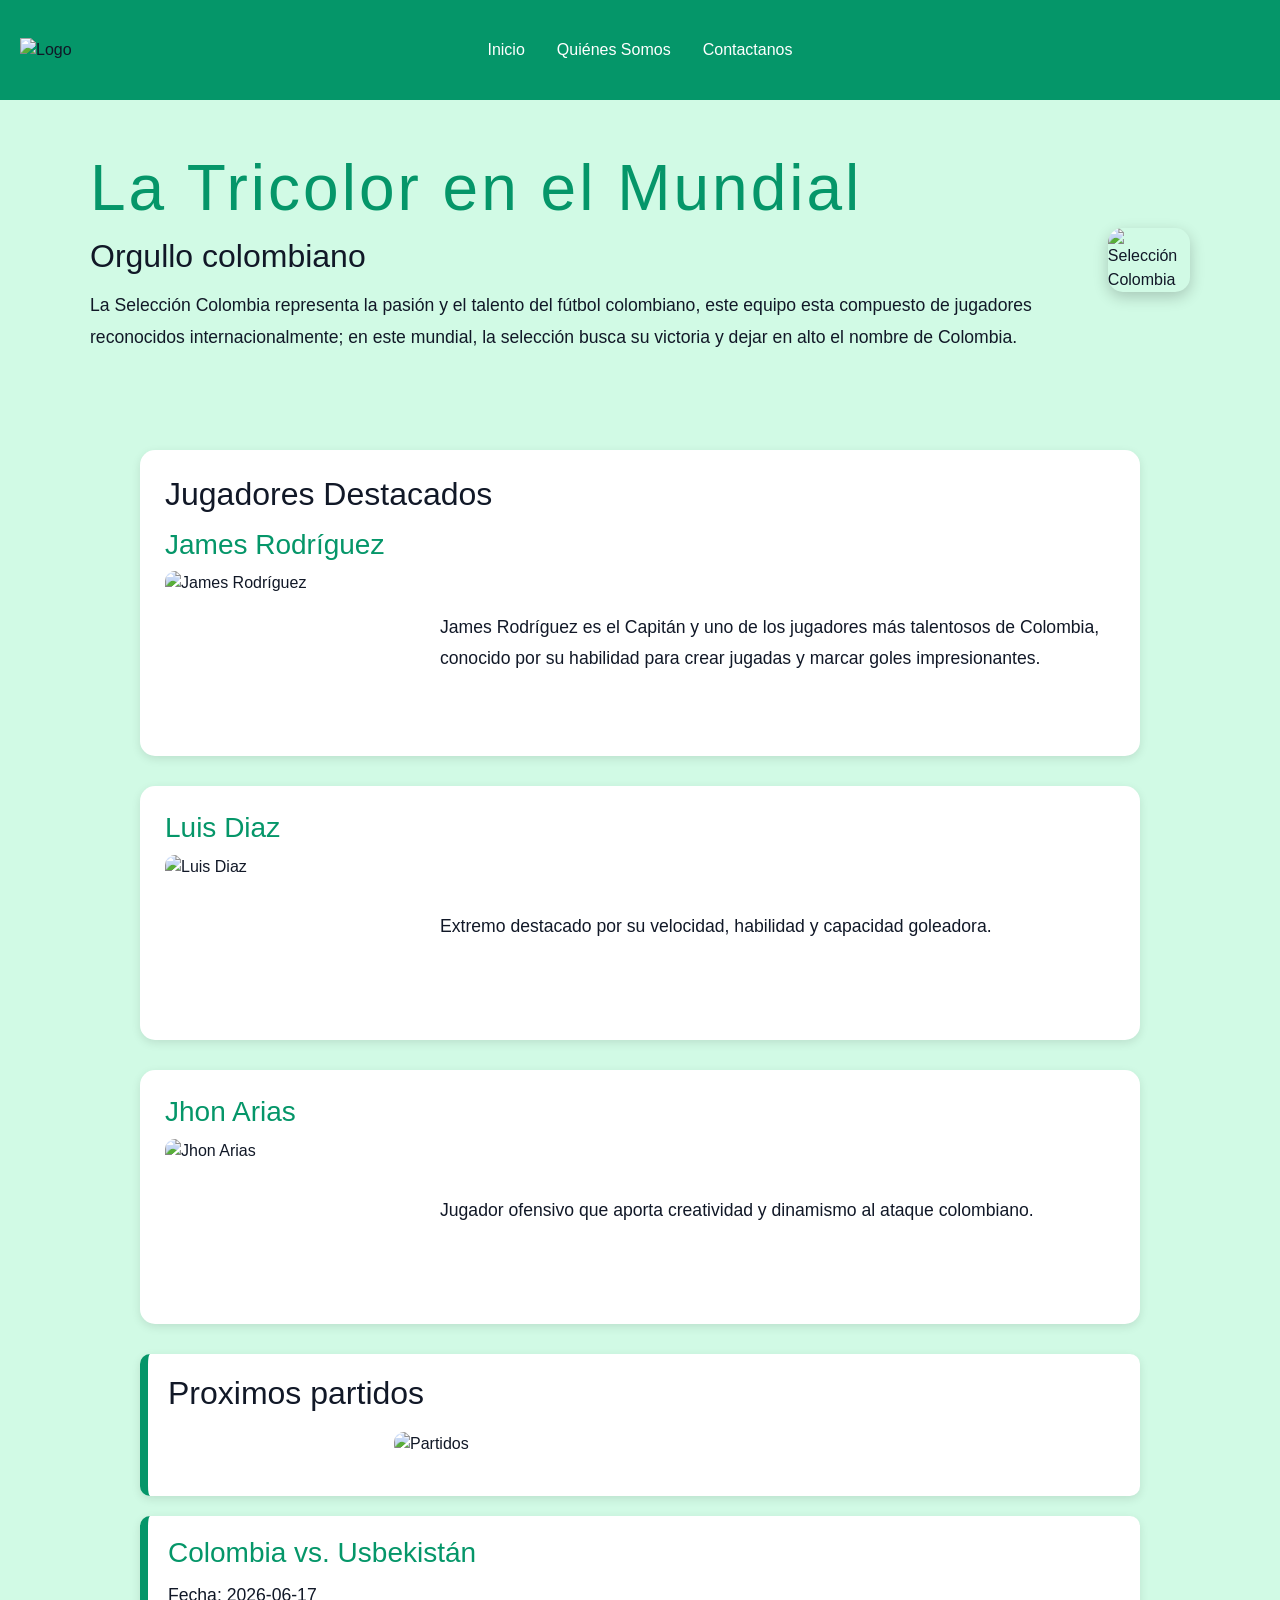
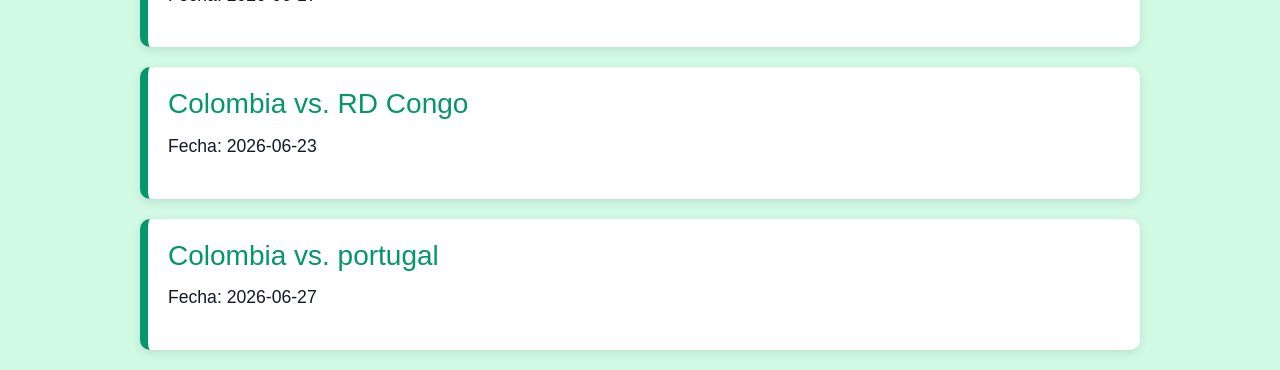
==== index5.html @ d73337fd "Agrego archivos punto 5" ====
<!DOCTYPE html>
<html lang="en">

<head>
    <link href="https://cdn.jsdelivr.net/npm/bootstrap@5.3.8/dist/css/bootstrap.min.css" rel="stylesheet"
        integrity="sha384-sRIl4kxILFvY47J16cr9ZwB07vP4J8+LH7qKQnuqkuIAvNWLzeN8tE5YBujZqJLB" crossorigin="anonymous">
    <meta charset="UTF-8">
    <meta name="viewport" content="width=device-width, initial-scale=1.0">
    <title>Fútbol Colombiano</title>
    <link rel="stylesheet" href="style5.css">
</head>

<body>
    <nav>
        <ul class="navbar">
            <li class="logo"><img src="logo.png" width="50" height="50" alt="Logo"></li>
            <li><a href="index5.html">Inicio</a></li>
            <li><a href="index6.html">Quiénes Somos</a></li>
            <li><a href="index7.html">Contactanos</a></li>

        </ul>
    </nav>

    <nav class="contenido">
        <div class="Página de inicio">
            <h1>La Tricolor en el Mundial</h1>
            <h2>Orgullo colombiano</h2>
            <p>
                La Selección Colombia representa la pasión y el talento del fútbol colombiano, este equipo esta
                compuesto de jugadores reconocidos internacionalmente; en este mundial, la selección busca su victoria y
                dejar en alto el nombre de Colombia.
            </p>
        </div>
        <div class="imagen">
            <img src="https://cdn.colombia.com/sdi/2024/03/27/cuando-vuelve-a-jugar-la-seleccion-colombiana-1232072.jpg"
                alt="Selección Colombia">
        </div>
    </nav>

    <nav class="jugadores">
        <h2>Jugadores Destacados</h2>
        <h3>James Rodríguez</h3>
        <div class="jugador">
            <img src="https://www.ole.com.ar/images/2024/07/16/Gun3QQMxS_720x0__1.jpg" alt="James Rodríguez">
            <p>James Rodríguez es el Capitán y uno de los jugadores más talentosos de Colombia, conocido por su
                habilidad para crear jugadas y marcar goles impresionantes.</p>
        </div>
    </nav>

    <nav class="jugadores">
        <h3>Luis Diaz</h3>
        <div class="jugador">
            <img src="https://media.cnn.com/api/v1/images/stellar/prod/gettyimages-2219559958.jpg?c=original" alt="Luis Diaz">
            <p>Extremo destacado por su velocidad, habilidad y capacidad goleadora.</p>
        </div>
    </nav>

    <nav class="jugadores">
        <h3>Jhon Arias</h3>
        <div class="jugador">
            <img src="https://www.semana.com/resizer/v2/TIOXAT6XBNCVNHBVPSNMNAE2VY.jpg?smart=true&auth=f4fc2d6aca209b3a3df9932f32970012cbb87511b918debe63b5a1132370876a&width=1280&height=720" alt="Jhon Arias">
            <p>Jugador ofensivo que aporta creatividad y dinamismo al ataque colombiano.</p>
        </div>
    </nav>

    <nav class="Partidos">
        <h2>Proximos partidos</h2>
        <img src="https://encrypted-tbn0.gstatic.com/images?q=tbn:ANd9GcQPSter7tZzwTnH3vfmhmEKwSHnANIWX20uAA&s" alt="Partidos">
        </div>
    </nav>

     <nav class="Partidos">
        <h3>Colombia vs. Usbekistán</h3>
        <p>Fecha: 2026-06-17</p>
        </div>
    </nav>

    <nav class="Partidos">
        <h3>Colombia vs. RD Congo</h3>
        <p>Fecha: 2026-06-23</p>
        </div>
    </nav>

    <nav class="Partidos">
        <h3>Colombia vs. portugal</h3>
        <p>Fecha: 2026-06-27</p>
        </div>
    </nav>
---- style5.css ----
ul.navbar {
    list-style-type: none;
    margin: 0;
    padding: 0;
    background-color: #059669;

    display: flex;
    justify-content: center;
    align-items: center;

    position: relative;
    min-height: 100px;
}

ul.navbar li.logo {
    position: absolute;
    left: 20px;
}

ul.navbar li.logo img {
    height: 80px;
    width: auto;
}

ul.navbar li a {
    display: block;
    color: white;
    text-align: center;
    padding: 14px 16px;
    text-decoration: none;
    font-family: "bebas neue", sans-serif;
}

ul.navbar li a:hover {
    background-color: #34D399;
    transition: background-color 0.5s ease;
}

:root{
    --verde-principal: #059669;
    --verde-secundario: #34D399;
    --negro: #111827;
    --verde-claro: #D1FAE5;
}

body{
    font-family: 'Inter', sans-serif;
    background-color: var(--verde-claro);
    color: var(--negro);
}

h1{
    font-family: 'Bebas Neue', sans-serif;
    font-size: 4rem;
    color: var(--verde-principal);
    letter-spacing: 3px;
    margin-bottom: 10px;
}

h2{
    font-family: 'Oswald', sans-serif;
    color: var(--negro);
    font-size: 2rem;
    margin-bottom: 15px;
}

h3{
    font-family: 'Oswald', sans-serif;
    color: var(--verde-principal);
    margin-bottom: 10px;
}

p{
    font-family: 'Inter', sans-serif;
    font-size: 1.1rem;
    line-height: 1.8;
}

.contenido{
    display: flex;
    align-items: center;
    justify-content: center;
    gap: 40px;
    padding: 50px;
    max-width: 1200px;
    margin: auto;
}

.contenido img{
    width: 500px;
    border-radius: 15px;
    box-shadow: 0px 5px 15px rgba(0,0,0,0.2);
}

.jugadores{
    background-color: white;
    margin: 30px auto;
    max-width: 1000px;
    padding: 25px;
    border-radius: 15px;
    box-shadow: 0px 3px 10px rgba(0,0,0,0.1);
}

.jugador{
    display: flex;
    align-items: center;
    gap: 25px;
}

.jugador img{
    width: 250px;
    height: 160px;
    object-fit: cover;
    border-radius: 10px;
}

.jugador p{
    flex: 1;
}

.Partidos{
    background-color: white;
    max-width: 1000px;
    margin: 20px auto;
    padding: 20px;
    border-left: 8px solid var(--verde-principal);
    border-radius: 10px;
    box-shadow: 0px 3px 10px rgba(0,0,0,0.1);
}

.Partidos img{
    width: 100%;
    max-width: 500px;
    display: block;
    margin: 20px auto;
    border-radius: 10px;
}
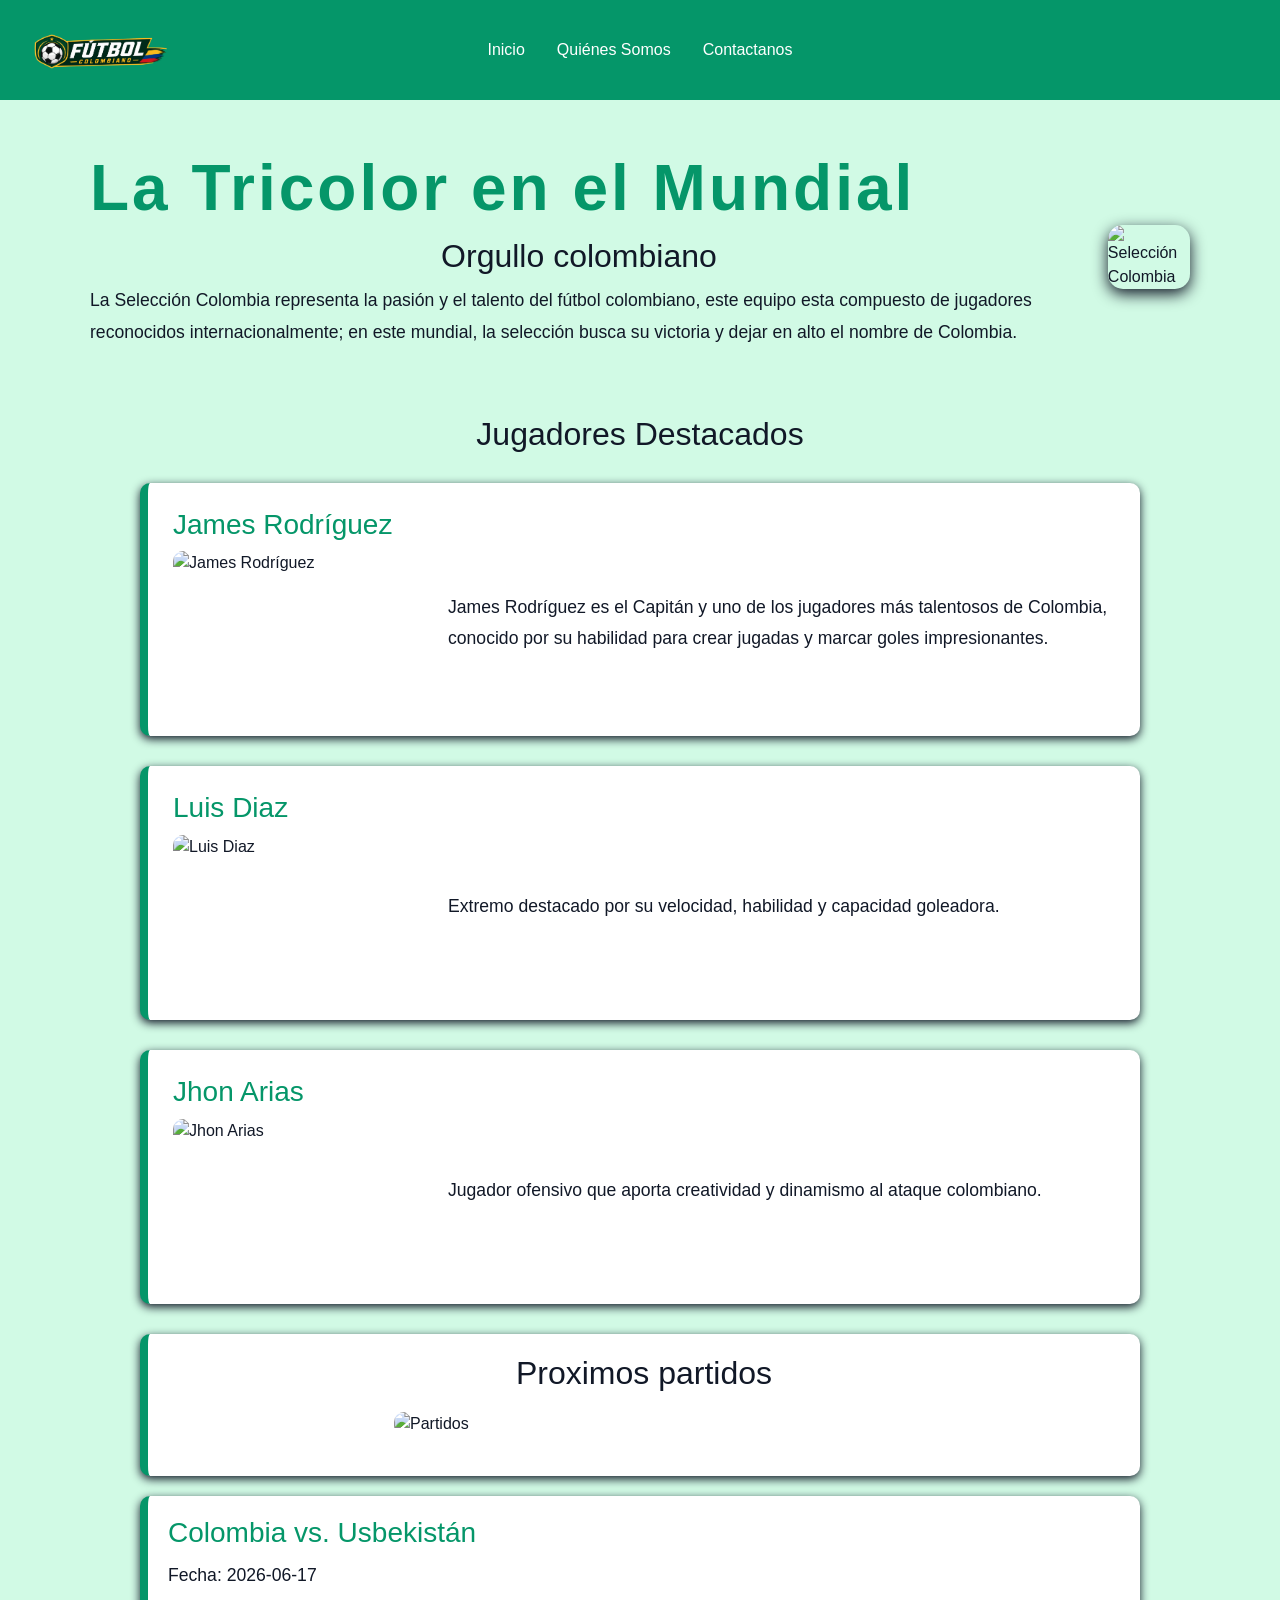
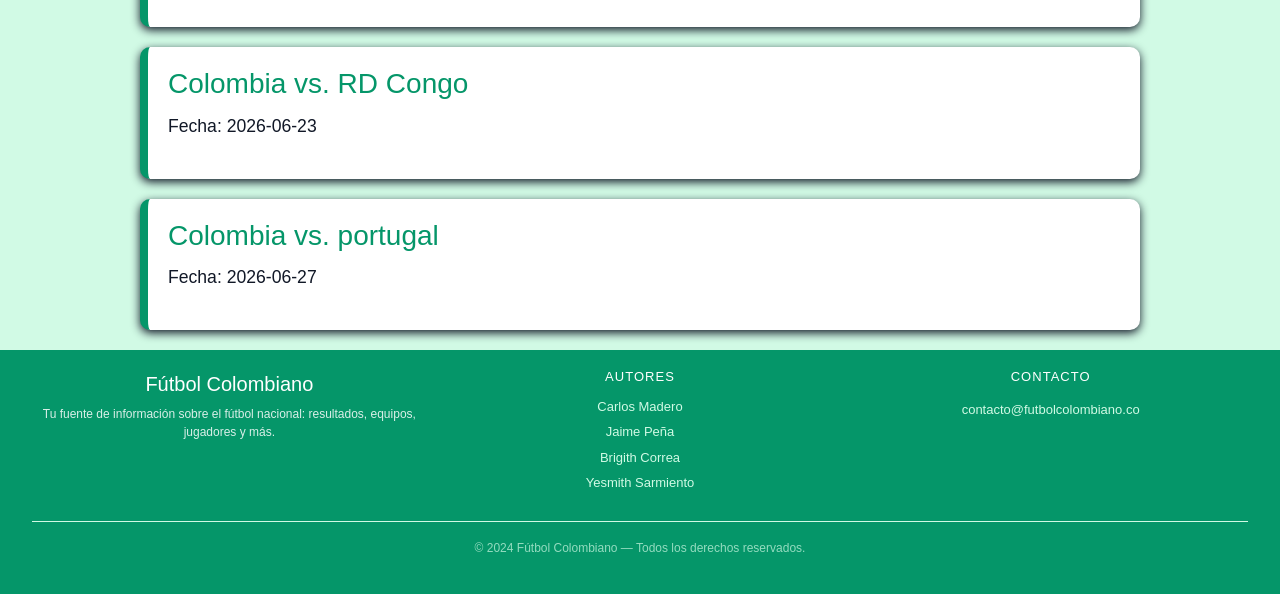
==== commit cb2d5ab7: "Se sube la tarea unificada" ====
--- a/index5.html
+++ b/index5.html
@@ -1,88 +1,131 @@
-<!DOCTYPE html>
-<html lang="en">
-
-<head>
-    <link href="https://cdn.jsdelivr.net/npm/bootstrap@5.3.8/dist/css/bootstrap.min.css" rel="stylesheet"
-        integrity="sha384-sRIl4kxILFvY47J16cr9ZwB07vP4J8+LH7qKQnuqkuIAvNWLzeN8tE5YBujZqJLB" crossorigin="anonymous">
-    <meta charset="UTF-8">
-    <meta name="viewport" content="width=device-width, initial-scale=1.0">
-    <title>Fútbol Colombiano</title>
-    <link rel="stylesheet" href="style5.css">
-</head>
-
-<body>
-    <nav>
-        <ul class="navbar">
-            <li class="logo"><img src="logo.png" width="50" height="50" alt="Logo"></li>
-            <li><a href="index5.html">Inicio</a></li>
-            <li><a href="index6.html">Quiénes Somos</a></li>
-            <li><a href="index7.html">Contactanos</a></li>
-
-        </ul>
-    </nav>
-
-    <nav class="contenido">
-        <div class="Página de inicio">
-            <h1>La Tricolor en el Mundial</h1>
-            <h2>Orgullo colombiano</h2>
-            <p>
-                La Selección Colombia representa la pasión y el talento del fútbol colombiano, este equipo esta
-                compuesto de jugadores reconocidos internacionalmente; en este mundial, la selección busca su victoria y
-                dejar en alto el nombre de Colombia.
-            </p>
-        </div>
-        <div class="imagen">
-            <img src="https://cdn.colombia.com/sdi/2024/03/27/cuando-vuelve-a-jugar-la-seleccion-colombiana-1232072.jpg"
-                alt="Selección Colombia">
-        </div>
-    </nav>
-
-    <nav class="jugadores">
-        <h2>Jugadores Destacados</h2>
-        <h3>James Rodríguez</h3>
-        <div class="jugador">
-            <img src="https://www.ole.com.ar/images/2024/07/16/Gun3QQMxS_720x0__1.jpg" alt="James Rodríguez">
-            <p>James Rodríguez es el Capitán y uno de los jugadores más talentosos de Colombia, conocido por su
-                habilidad para crear jugadas y marcar goles impresionantes.</p>
-        </div>
-    </nav>
-
-    <nav class="jugadores">
-        <h3>Luis Diaz</h3>
-        <div class="jugador">
-            <img src="https://media.cnn.com/api/v1/images/stellar/prod/gettyimages-2219559958.jpg?c=original" alt="Luis Diaz">
-            <p>Extremo destacado por su velocidad, habilidad y capacidad goleadora.</p>
-        </div>
-    </nav>
-
-    <nav class="jugadores">
-        <h3>Jhon Arias</h3>
-        <div class="jugador">
-            <img src="https://www.semana.com/resizer/v2/TIOXAT6XBNCVNHBVPSNMNAE2VY.jpg?smart=true&auth=f4fc2d6aca209b3a3df9932f32970012cbb87511b918debe63b5a1132370876a&width=1280&height=720" alt="Jhon Arias">
-            <p>Jugador ofensivo que aporta creatividad y dinamismo al ataque colombiano.</p>
-        </div>
-    </nav>
-
-    <nav class="Partidos">
-        <h2>Proximos partidos</h2>
-        <img src="https://encrypted-tbn0.gstatic.com/images?q=tbn:ANd9GcQPSter7tZzwTnH3vfmhmEKwSHnANIWX20uAA&s" alt="Partidos">
-        </div>
-    </nav>
-
-     <nav class="Partidos">
-        <h3>Colombia vs. Usbekistán</h3>
-        <p>Fecha: 2026-06-17</p>
-        </div>
-    </nav>
-
-    <nav class="Partidos">
-        <h3>Colombia vs. RD Congo</h3>
-        <p>Fecha: 2026-06-23</p>
-        </div>
-    </nav>
-
-    <nav class="Partidos">
-        <h3>Colombia vs. portugal</h3>
-        <p>Fecha: 2026-06-27</p>
-        </div>
-    </nav>+<!DOCTYPE html>
+<html lang="en">
+
+<head>
+    <link href="https://cdn.jsdelivr.net/npm/bootstrap@5.3.8/dist/css/bootstrap.min.css" rel="stylesheet"
+        integrity="sha384-sRIl4kxILFvY47J16cr9ZwB07vP4J8+LH7qKQnuqkuIAvNWLzeN8tE5YBujZqJLB" crossorigin="anonymous">
+    <meta charset="UTF-8">
+    <meta name="viewport" content="width=device-width, initial-scale=1.0">
+    <title>Fútbol Colombiano</title>
+    <link rel="stylesheet" href="styles5.css">
+</head>
+
+<body>
+    <nav>
+        <ul class="navbar">
+            <li class="logo"><img src="logo.png" width="50" height="50" alt="Logo"></li>
+            <li><a href="index5.html">Inicio</a></li>
+            <li><a href="index6.html">Quiénes Somos</a></li>
+            <li><a href="index7.html">Contactanos</a></li>
+
+        </ul>
+    </nav>
+
+    <nav class="contenido">
+        <div class="Página de inicio">
+            <h1>La Tricolor en el Mundial</h1>
+            <h2>Orgullo colombiano</h2>
+            <p>
+                La Selección Colombia representa la pasión y el talento del fútbol colombiano, este equipo esta
+                compuesto de jugadores reconocidos internacionalmente; en este mundial, la selección busca su victoria y
+                dejar en alto el nombre de Colombia.
+            </p>
+        </div>
+        <div class="imagen">
+            <img src="https://cdn.colombia.com/sdi/2024/03/27/cuando-vuelve-a-jugar-la-seleccion-colombiana-1232072.jpg"
+                alt="Selección Colombia">
+        </div>
+    </nav>
+    <h2>Jugadores Destacados</h2>
+    <nav class="jugadores">
+        
+        <h3>James Rodríguez</h3>
+        <div class="jugador">
+            <img src="https://www.ole.com.ar/images/2024/07/16/Gun3QQMxS_720x0__1.jpg" alt="James Rodríguez">
+            <p>James Rodríguez es el Capitán y uno de los jugadores más talentosos de Colombia, conocido por su
+                habilidad para crear jugadas y marcar goles impresionantes.</p>
+        </div>
+    </nav>
+
+    <nav class="jugadores">
+        <h3>Luis Diaz</h3>
+        <div class="jugador">
+            <img src="https://media.cnn.com/api/v1/images/stellar/prod/gettyimages-2219559958.jpg?c=original" alt="Luis Diaz">
+            <p>Extremo destacado por su velocidad, habilidad y capacidad goleadora.</p>
+        </div>
+    </nav>
+
+    <nav class="jugadores">
+        <h3>Jhon Arias</h3>
+        <div class="jugador">
+            <img src="https://www.semana.com/resizer/v2/TIOXAT6XBNCVNHBVPSNMNAE2VY.jpg?smart=true&auth=f4fc2d6aca209b3a3df9932f32970012cbb87511b918debe63b5a1132370876a&width=1280&height=720" alt="Jhon Arias">
+            <p>Jugador ofensivo que aporta creatividad y dinamismo al ataque colombiano.</p>
+        </div>
+    </nav>
+
+    <nav class="Partidos">
+        <h2>Proximos partidos</h2>
+        <img src="https://fcf.com.co/wp-content/uploads/2025/12/IMG_3295-1024x576.png" alt="Partidos">
+        </div>
+    </nav>
+
+     <nav class="Partidos">
+        <h3>Colombia vs. Usbekistán</h3>
+        <p>Fecha: 2026-06-17</p>
+        </div>
+    </nav>
+
+    <nav class="Partidos">
+        <h3>Colombia vs. RD Congo</h3>
+        <p>Fecha: 2026-06-23</p>
+        </div>
+    </nav>
+
+    <nav class="Partidos">
+        <h3>Colombia vs. portugal</h3>
+        <p>Fecha: 2026-06-27</p>
+        </div>
+    </nav>
+    <script src="script.js"></script>
+</body>
+    <footer>
+        <div class="footer-grid">
+
+            <!-- Nombre del proyecto -->
+            <div class="footer-section footer-brand">
+                <div class="brand-name">
+                    <i class="ti ti-ball-football"></i>
+                    Fútbol Colombiano
+                </div>
+                <p class="brand-desc">
+                    Tu fuente de información sobre el fútbol nacional: resultados, equipos, jugadores y más.
+                </p>
+            </div>
+
+            <!-- Autores -->
+            <div class="footer-section">
+                <h3>Autores</h3>
+                <ul>
+                    <li>Carlos Madero</li>
+                    <li>Jaime Peña</li>
+                    <li>Brigith Correa</li>
+                    <li>Yesmith Sarmiento</li>
+                </ul>
+            </div>
+
+            <!-- Contacto -->
+            <div class="footer-section">
+                <h3>Contacto</h3>
+                <a href="mailto:contacto@futbolcolombiano.co">
+                    contacto@futbolcolombiano.co
+                </a>
+            </div>
+
+        </div>
+
+        <div class="footer-bottom">
+            <p>© 2024 Fútbol Colombiano — Todos los derechos reservados.</p>
+        </div>
+    </footer>
+
+</html>
--- a/styles5.css
+++ b/styles5.css
@@ -0,0 +1,247 @@
+ul.navbar {
+    list-style-type: none;
+    margin: 0;
+    padding: 0;
+    background-color: #059669;
+
+    display: flex;
+    justify-content: center;
+    align-items: center;
+
+    position: relative;
+    min-height: 100px;
+}
+
+ul.navbar li.logo {
+    position: absolute;
+    left: 20px;
+}
+
+ul.navbar li.logo img {
+    height: 80px;
+    width: auto;
+}
+
+ul.navbar li a {
+    display: block;
+    color: white;
+    text-align: center;
+    padding: 14px 16px;
+    text-decoration: none;
+    font-family: "bebas neue", sans-serif;
+}
+
+ul.navbar li a:hover {
+    background-color: #34D399;
+    transition: background-color 0.5s ease;
+}
+
+:root{
+    --verde-principal: #059669;
+    --verde-secundario: #34D399;
+    --negro: #111827;
+    --verde-claro: #D1FAE5;
+}
+
+body{
+    font-family: 'Inter', sans-serif;
+    background-color: var(--verde-claro);
+    color: var(--negro);
+}
+
+h1{
+    font-family: 'Bebas Neue', sans-serif;
+    font-size: 4rem;
+    color: var(--verde-principal);
+    letter-spacing: 3px;
+    margin-bottom: 10px;
+    font-weight: 600
+}
+
+h2{
+    font-family: 'Oswald', sans-serif;
+    color: var(--negro);
+    font-size: 2rem;
+    margin-bottom: 10px;
+    text-align: center;
+}
+
+h3{
+    font-family: 'Oswald', sans-serif;
+    color: var(--verde-principal);
+    margin-bottom: 10px;
+}
+
+p{
+    font-family: 'Inter', sans-serif;
+    font-size: 1.1rem;
+    line-height: 1.8;
+}
+
+.contenido{
+    display: flex;
+    align-items: center;
+    justify-content: center;
+    gap: 40px;
+    padding: 50px;
+    max-width: 1200px;
+    margin: auto;
+}
+
+.contenido img{
+    width: 500px;
+    border-radius: 15px;
+    box-shadow: 0px 5px 15px #111827;
+}
+
+.jugadores{
+    background-color: white;
+    margin: 30px auto;
+    max-width: 1000px;
+    padding: 25px;
+    border-radius: 15px;
+    box-shadow: 0px 3px 10px #111827;
+    border-left: 8px solid var(--verde-principal);
+    border-radius: 10px;
+    
+}
+
+.jugador{
+    display: flex;
+    align-items: center;
+    gap: 25px;
+    
+}
+
+.jugador img{
+    width: 250px;
+    height: 160px;
+    object-fit: cover;
+    border-radius: 10px;
+    object-position: top;
+
+}
+
+.jugador p{
+    flex: 1;
+}
+
+.Partidos{
+    background-color: white;
+    max-width: 1000px;
+    margin: 20px auto;
+    padding: 20px;
+    border-left: 8px solid var(--verde-principal);
+    border-radius: 10px;
+    box-shadow: 0px 3px 10px #111827;
+}
+
+.Partidos img{
+    width: 100%;
+    max-width: 500px;
+    display: block;
+    margin: 20px auto;
+    border-radius: 10px;
+}
+
+
+
+
+
+footer {
+  background: #059669;
+  color: #D1FAE5;
+  padding:2rem;
+  margin-top: 2rem;
+}
+
+.footer-grid {
+  display: grid;
+  grid-template-columns: repeat(auto-fit, minmax(180px, 1fr));
+  gap: 1.5rem;
+  margin-bottom: 1.5rem;
+  text-align: center;
+}
+
+.footer-section h3 {
+  font-size: 13px;
+  font-weight: 500;
+  text-transform: uppercase;
+  letter-spacing: 0.08em;
+  color: #ffffff;
+  margin-bottom: 0.75rem;
+  text-align: center;
+}
+
+.footer-section ul {
+  list-style: none;
+  padding: 0;
+  display: flex;
+  flex-direction: column;
+  gap: 6px;
+  text-align: center;
+}
+
+.footer-section ul li {
+  font-size: 13px;
+  color: #D1FAE5;
+  text-align: center;
+}
+
+.footer-section a {
+  color: #D1FAE5;
+  text-decoration: none;
+  font-size: 13px;
+  text-align: center;
+}
+
+.footer-section a:hover {
+  color: #111827;
+}
+
+.brand-name {
+  font-size: 20px;
+  font-weight: 500;
+  color: #ffffff;
+  margin-bottom: 6px;
+  text-align: center;
+}
+
+.brand-desc {
+  font-size: 12px;
+  color: #ffffff;
+  line-height: 1.5;
+  opacity: 0.85;
+  text-align: center;
+}
+
+.footer-bottom {
+  border-top: 0.5px solid #D1FAE5;
+  padding-top: 1rem;
+  display: flex;
+  align-items: center;
+  justify-content: space-between;
+  flex-wrap: wrap;
+  gap: 0.5rem;
+  text-align: center;
+}
+
+.footer-bottom p {
+  font-size: 12px;
+  color: #D1FAE5;
+  opacity: 0.7;
+  text-align: center;
+  width: 100%;
+}
+
+
+/* Footer menos alto y más compacto */
+footer {
+  margin-top: 1rem;
+  padding: 1.2rem 2rem;
+}
+
+.footer-grid {
+  gap: 1rem;
+  margin-bottom: 0.75rem;
+}
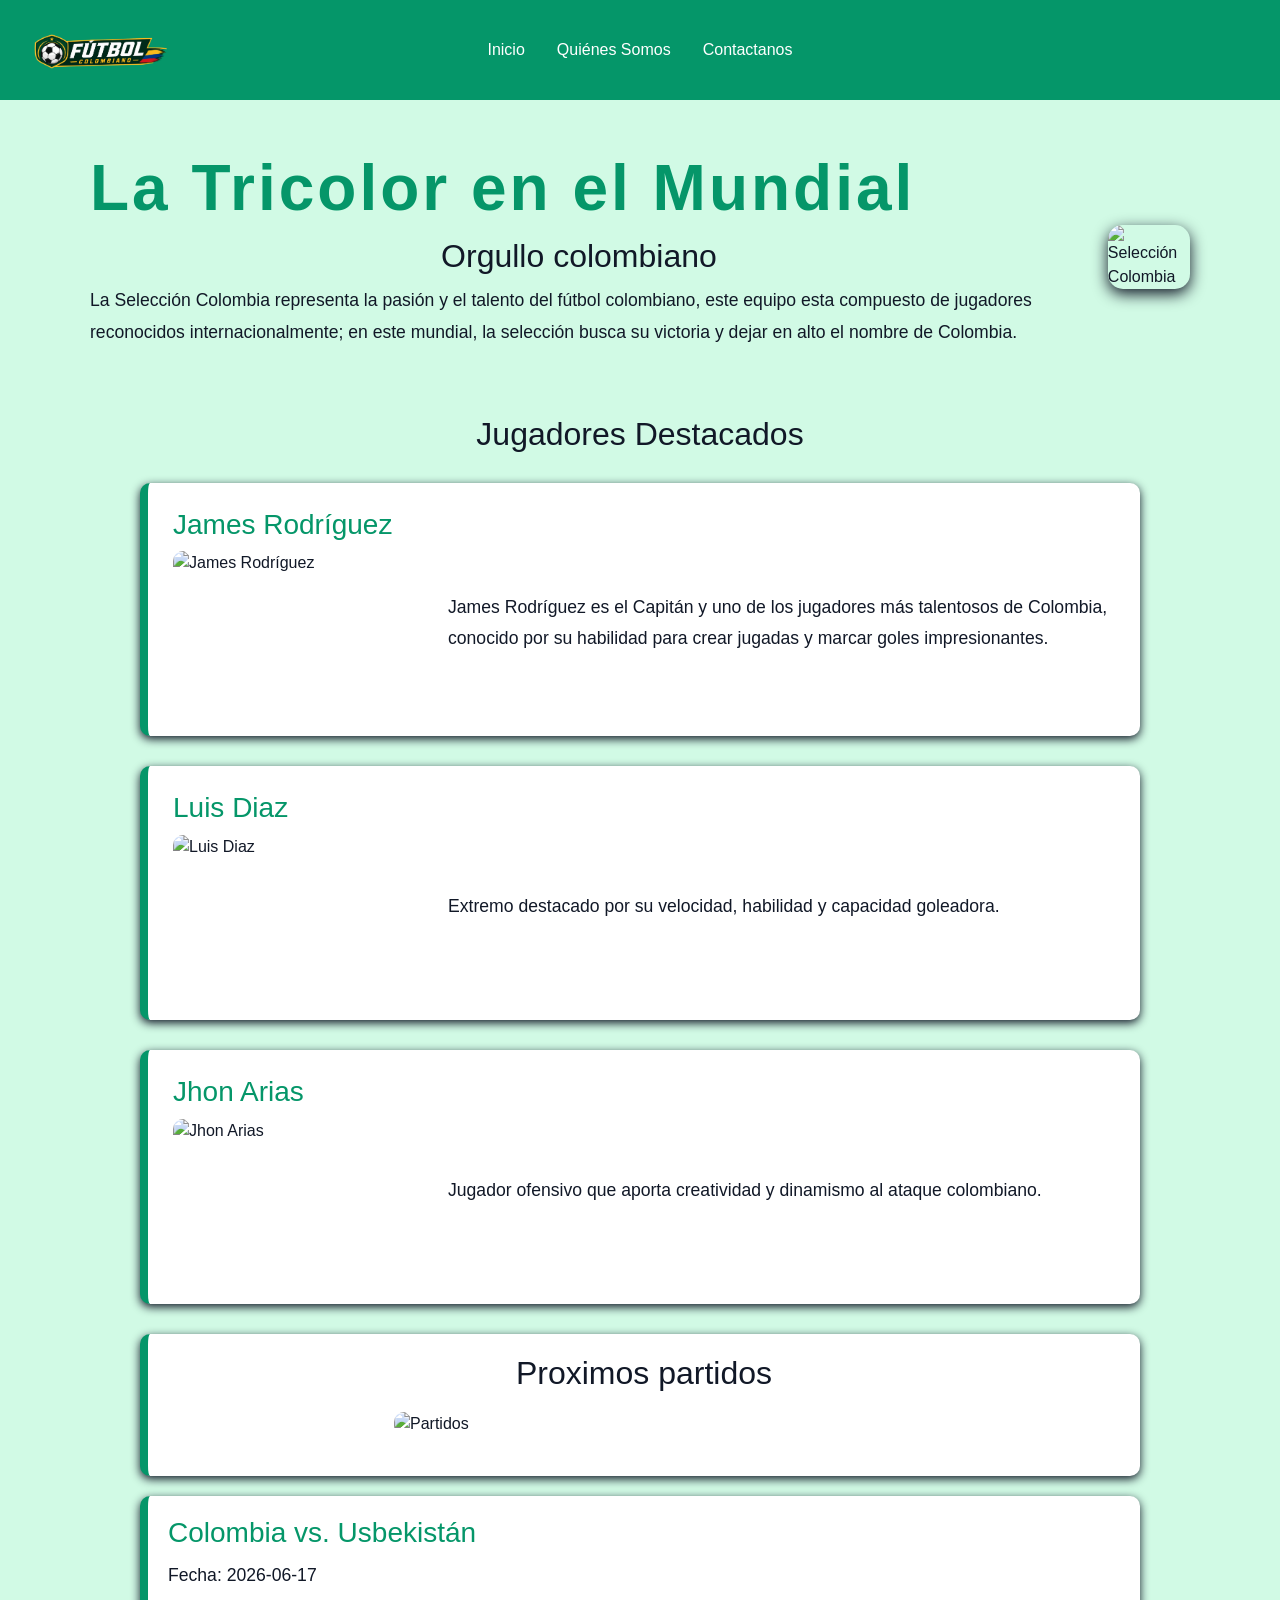
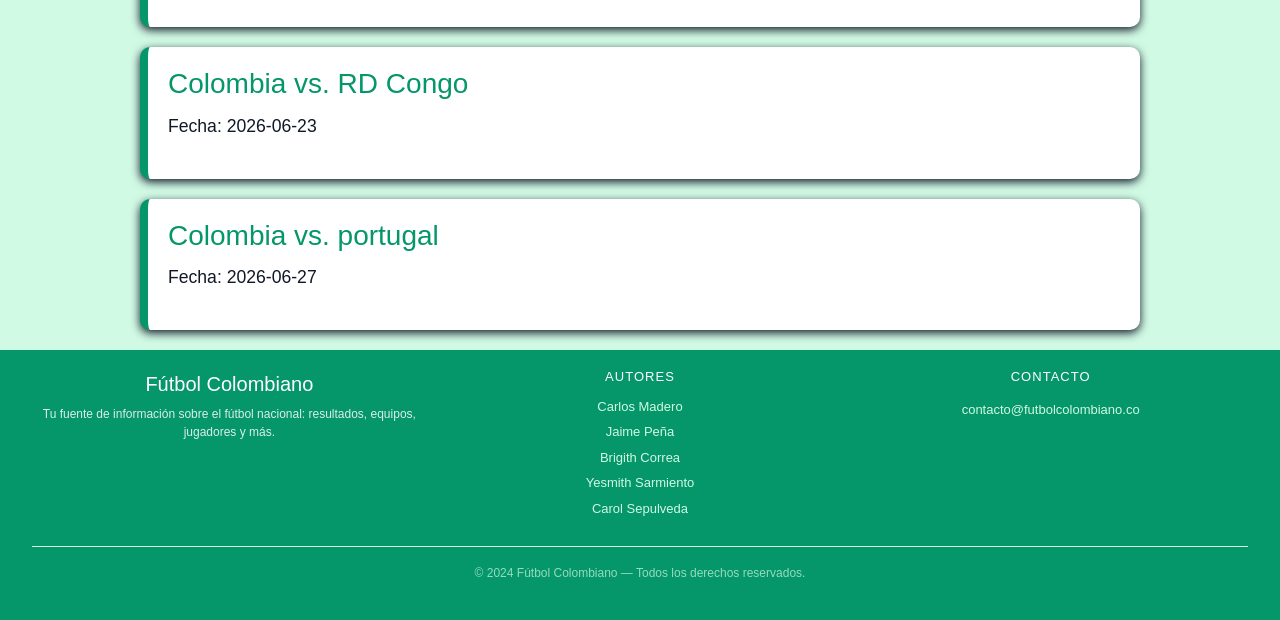
==== commit f41b8780: "se agrega carol en el footer, y el logo en quienes somos" ====
--- a/index5.html
+++ b/index5.html
@@ -110,6 +110,7 @@
                     <li>Jaime Peña</li>
                     <li>Brigith Correa</li>
                     <li>Yesmith Sarmiento</li>
+                    <li>Carol Sepulveda</li>
                 </ul>
             </div>
 
